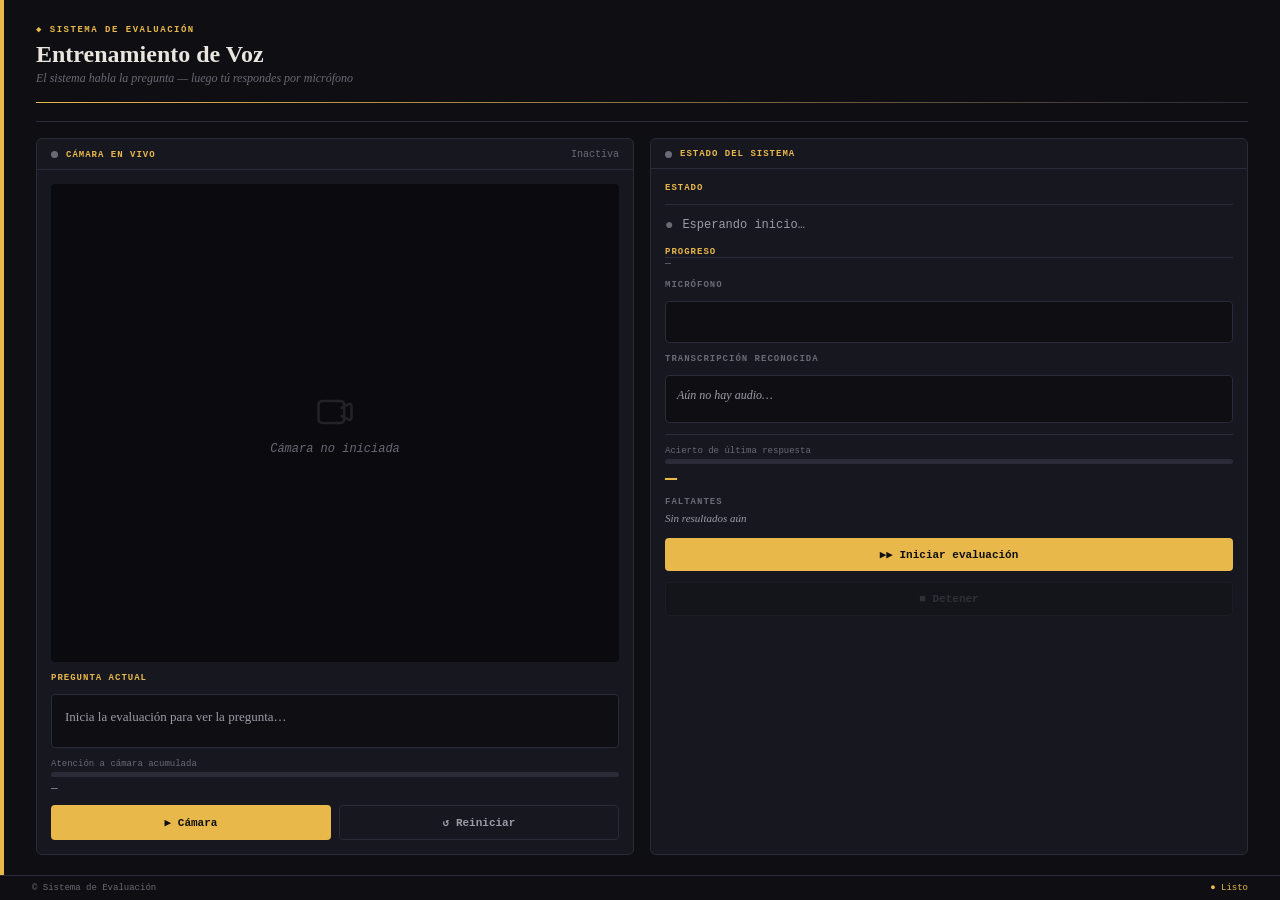
==== index.html @ 700da447 "primera subida" ====
<!DOCTYPE html>
<html lang="es">
<head>
  <meta charset="UTF-8"/>
  <meta name="viewport" content="width=device-width, initial-scale=1.0"/>
  <title>Sistema de Evaluación</title>
  <link rel="stylesheet" href="css/styles.css"/>
</head>
<body>

<div id="app">
  <div id="sidebar"></div>
  <div id="main">

    <!-- ── Header ───────────────────────────── -->
    <header>
      <div class="eyebrow">◆  SISTEMA DE EVALUACIÓN</div>
      <h1>Entrenamiento de Voz</h1>
      <p class="subtitle">El sistema habla la pregunta — luego tú respondes por micrófono</p>
    </header>
    <div class="sep"></div>
    <div class="sep2"></div>

    <!-- ── Grid ─────────────────────────────── -->
    <div id="grid">

      <!-- Card: Cámara -->
      <div class="card">
        <div class="card-hdr">
          <div class="dot" id="dot-cam"></div>
          <span class="title">Cámara en vivo</span>
          <span class="badge" id="badge-cam">Inactiva</span>
        </div>
        <div class="card-body">

          <div id="cam-wrap">
            <video id="video" autoplay playsinline></video>
            <canvas id="canvas"></canvas>
            <div id="cam-ph">
              <svg width="44" height="44" fill="none" stroke="currentColor" stroke-width="1.4" viewBox="0 0 24 24">
                <path d="M15 10l4.553-2.277A1 1 0 0121 8.723v6.554a1 1 0 01-1.447.9L15 14
                         M3 8a2 2 0 012-2h10a2 2 0 012 2v8a2 2 0 01-2 2H5a2 2 0 01-2-2V8z"/>
              </svg>
              Cámara no iniciada
            </div>
            <div id="attn-badge">👁 Cargando…</div>
          </div>

          <p class="sec-label accent">PREGUNTA ACTUAL</p>
          <div id="question-box">Inicia la evaluación para ver la pregunta…</div>

          <div class="bar-group">
            <p class="bar-lbl">Atención a cámara acumulada</p>
            <div class="bar-track"><div class="bar-fill" id="attn-fill"></div></div>
            <p class="bar-info" id="attn-txt">—</p>
          </div>

          <div class="btn-row">
            <button class="btn btn-primary"   id="btn-cam">▶ Cámara</button>
            <button class="btn btn-secondary" id="btn-reset">↺ Reiniciar</button>
          </div>

        </div>
      </div>

      <!-- Card: Estado / Micrófono -->
      <div class="card">
        <div class="card-hdr">
          <div class="dot" id="dot-mic"></div>
          <span class="title">Estado del sistema</span>
        </div>
        <div class="card-body">

          <p class="sec-label accent">ESTADO</p>
          <div class="divider"></div>
          <div id="status-row">
            <span id="status-big">●</span>
            <span id="status-txt">Esperando inicio…</span>
          </div>

          <div id="speaking-ring">
            <span class="ring-icon">🔊</span>
            <span id="speaking-txt">Reproduciendo pregunta…</span>
          </div>

          <div>
            <p class="sec-label accent">PROGRESO</p>
            <div class="divider"></div>
            <div id="progress-wrap">
              <span id="progress-label">—</span>
              <div id="dots-wrap"></div>
            </div>
          </div>

          <p class="sec-label dim">MICRÓFONO</p>
          <div id="wave-wrap"><canvas id="waveform"></canvas></div>

          <p class="sec-label dim">TRANSCRIPCIÓN RECONOCIDA</p>
          <div id="transcript">Aún no hay audio…</div>

          <div class="divider"></div>
          <div class="bar-group">
            <p class="bar-lbl">Acierto de última respuesta</p>
            <div class="bar-track"><div class="bar-fill" id="result-fill"></div></div>
            <p id="pct-big">—</p>
            <p class="sec-label dim top-gap">FALTANTES</p>
            <p id="missing">Sin resultados aún</p>
          </div>

          <button class="btn btn-primary btn-full" id="btn-eval">▶▶ Iniciar evaluación</button>
          <button class="btn btn-danger  btn-full" id="btn-stop" disabled>■ Detener</button>

        </div>
      </div>

    </div><!-- /grid -->

    <!-- ── Reporte final ─────────────────────── -->
    <section id="report">
      <h2>📊 Reporte de sesión</h2>
      <div id="report-content"></div>
    </section>

  </div><!-- /main -->
</div><!-- /app -->

<footer id="footer">
  <span>© Sistema de Evaluación</span>
  <span id="footer-r">● Listo</span>
</footer>

<!--
  Módulos JS cargados en orden de dependencia:
  config → estado → ui → camara → microfono → evaluacion → app
-->
<script src="js/config.js"></script>
<script src="js/estado.js"></script>
<script src="js/ui.js"></script>
<script src="js/camara.js"></script>
<script src="js/microfono.js"></script>
<script src="js/evaluacion.js"></script>
<script src="js/app.js"></script>

</body>
</html>
---- css/styles.css ----
/* ════════════════════════════════════════════
   styles.css — Estilos del Sistema de Evaluación
   Organización:
     1. Variables / Reset
     2. Layout principal
     3. Header
     4. Cards
     5. Cámara
     6. Waveform / Transcripción
     7. Barras de progreso
     8. Estado y progreso
     9. Botones
    10. Indicador TTS
    11. Reporte final
    12. Footer
    13. Animaciones
   ════════════════════════════════════════════ */


/* ── 1. Variables / Reset ─────────────────── */
:root {
  --bg:      #0f0f13;
  --surface: #17171f;
  --border:  #2a2a38;
  --accent:  #e8b84b;
  --accent2: #c9994a;
  --text:    #e8e6df;
  --dim:     #6b6975;
  --soft:    #9d9aa8;
  --blue:    #89b4fa;
  --green:   #a6e3a1;
  --red:     #f38ba8;
  --amber:   #fab387;
}

*, *::before, *::after {
  box-sizing: border-box;
  margin: 0;
  padding: 0;
}


/* ── 2. Layout principal ──────────────────── */
body {
  background: var(--bg);
  color: var(--text);
  font-family: 'Courier New', monospace;
  min-height: 100vh;
  display: flex;
  flex-direction: column;
}

#app {
  display: flex;
  flex: 1;
}

#sidebar {
  width: 4px;
  background: var(--accent);
  flex-shrink: 0;
}

#main {
  flex: 1;
  padding: 24px 32px 20px;
  display: flex;
  flex-direction: column;
  gap: 16px;
}

#grid {
  display: grid;
  grid-template-columns: 1fr 1fr;
  gap: 16px;
  flex: 1;
}


/* ── 3. Header ───────────────────────────── */
.eyebrow {
  font-size: 9px;
  font-weight: bold;
  color: var(--accent);
  letter-spacing: 1.5px;
  margin-bottom: 6px;
}

h1 {
  font-family: Georgia, serif;
  font-size: 24px;
  color: var(--text);
}

.subtitle {
  font-family: Georgia, serif;
  font-style: italic;
  font-size: 12px;
  color: var(--dim);
  margin-top: 3px;
}

.sep  { height: 1px; background: linear-gradient(to right, var(--accent), var(--border)); }
.sep2 { height: 1px; background: var(--border); margin-top: 2px; }


/* ── 4. Cards ────────────────────────────── */
.card {
  background: var(--surface);
  border: 1px solid var(--border);
  border-radius: 6px;
  display: flex;
  flex-direction: column;
  overflow: hidden;
}

.card-hdr {
  display: flex;
  align-items: center;
  gap: 8px;
  padding: 10px 14px 9px;
  border-bottom: 1px solid var(--border);
}

.card-hdr .title {
  font-size: 9px;
  font-weight: bold;
  color: var(--accent);
  letter-spacing: 1px;
  text-transform: uppercase;
  flex: 1;
}

.card-hdr .badge {
  font-size: 10px;
  color: var(--dim);
}

.card-body {
  flex: 1;
  padding: 14px;
  display: flex;
  flex-direction: column;
  gap: 11px;
}

/* Indicador circular de estado */
.dot {
  width: 7px;
  height: 7px;
  border-radius: 50%;
  background: var(--dim);
  transition: background 0.3s;
  flex-shrink: 0;
}
.dot.green { background: var(--green); }
.dot.red   { background: var(--red);   }
.dot.blue  { background: var(--blue);  }
.dot.amber { background: var(--amber); }
.dot.pulse { animation: pulse 1s ease-in-out infinite; }


/* ── 5. Cámara ───────────────────────────── */
#cam-wrap {
  position: relative;
  flex: 1;
  min-height: 200px;
  background: #0a0a0f;
  border-radius: 4px;
  overflow: hidden;
  display: flex;
  align-items: center;
  justify-content: center;
}

#video {
  width: 100%;
  height: 100%;
  object-fit: cover;
  transform: scaleX(-1); /* espejo natural para el usuario */
  display: none;
}

#canvas { display: none; }

#cam-ph {
  display: flex;
  flex-direction: column;
  align-items: center;
  justify-content: center;
  gap: 8px;
  color: var(--dim);
  font-size: 12px;
  font-style: italic;
}
#cam-ph svg { opacity: 0.25; }

#attn-badge {
  position: absolute;
  top: 8px;
  left: 8px;
  font-size: 10px;
  font-weight: bold;
  padding: 3px 9px;
  border-radius: 3px;
  background: rgba(10, 10, 15, 0.85);
  color: var(--soft);
  display: none;
}

#question-box {
  background: var(--bg);
  border: 1px solid var(--border);
  border-radius: 4px;
  padding: 11px 13px;
  font-family: Georgia, serif;
  font-size: 13px;
  line-height: 1.7;
  color: var(--soft);
  min-height: 54px;
}
#question-box.active {
  border-color: var(--accent);
  color: var(--accent);
}


/* ── 6. Waveform / Transcripción ─────────── */
#wave-wrap {
  height: 42px;
  background: var(--bg);
  border: 1px solid var(--border);
  border-radius: 4px;
  overflow: hidden;
}
#waveform { width: 100%; height: 100%; }

#transcript {
  background: var(--bg);
  border: 1px solid var(--border);
  border-radius: 4px;
  padding: 9px 11px;
  font-family: Georgia, serif;
  font-style: italic;
  font-size: 12px;
  color: var(--soft);
  min-height: 48px;
  line-height: 1.7;
}


/* ── 7. Barras de progreso ───────────────── */
.bar-group { display: flex; flex-direction: column; gap: 3px; }

.bar-lbl  { font-size: 9px;  color: var(--dim); }
.bar-info { font-size: 11px; color: var(--soft); margin-top: 2px; }

.bar-track {
  height: 5px;
  background: var(--border);
  border-radius: 3px;
  overflow: hidden;
}

.bar-fill {
  height: 100%;
  width: 0%;
  border-radius: 3px;
  transition: width 0.6s ease, background 0.3s;
}

#pct-big {
  font-size: 20px;
  font-weight: bold;
  color: var(--accent);
}

#missing {
  font-family: Georgia, serif;
  font-style: italic;
  font-size: 11px;
  color: var(--soft);
  line-height: 1.6;
}


/* ── 8. Estado y progreso ────────────────── */
.divider { height: 1px; background: var(--border); }

.sec-label {
  font-size: 9px;
  font-weight: bold;
  letter-spacing: 1px;
  text-transform: uppercase;
}
.sec-label.accent { color: var(--accent); }
.sec-label.dim    { color: var(--dim);    }
.sec-label.top-gap { margin-top: 4px;     }

#status-row {
  display: flex;
  align-items: flex-start;
  gap: 9px;
}

#status-big {
  font-size: 14px;
  color: var(--dim);
  line-height: 1.4;
  transition: color 0.3s;
}

#status-txt {
  font-size: 12px;
  color: var(--soft);
  line-height: 1.6;
  transition: color 0.3s;
}

#progress-wrap {
  display: flex;
  align-items: center;
  gap: 8px;
}

#progress-label {
  font-size: 10px;
  color: var(--dim);
}

#dots-wrap {
  display: flex;
  gap: 5px;
  flex-wrap: wrap;
}

.q-dot {
  width: 10px;
  height: 10px;
  border-radius: 50%;
  background: var(--border);
  transition: background 0.4s;
}
.q-dot.done    { background: var(--green); }
.q-dot.current { background: var(--blue); animation: pulse 1s infinite; }
.q-dot.failed  { background: var(--red);  }


/* ── 9. Botones ──────────────────────────── */
.btn {
  padding: 10px 12px;
  border: none;
  border-radius: 4px;
  font-family: 'Courier New', monospace;
  font-size: 11px;
  font-weight: bold;
  cursor: pointer;
  transition: background 0.2s, opacity 0.2s;
}
.btn:disabled { opacity: 0.3; cursor: default; }

.btn-primary { background: var(--accent); color: #0f0f13; }
.btn-primary:hover:not(:disabled) { background: var(--accent2); }

.btn-secondary { background: var(--surface); color: var(--soft); border: 1px solid var(--border); }
.btn-secondary:hover:not(:disabled) { background: var(--border); color: var(--text); }

.btn-danger { background: var(--bg); color: var(--dim); border: 1px solid var(--border); }
.btn-danger:hover:not(:disabled) { background: #4a1020; color: var(--red); }

.btn-row  { display: grid; grid-template-columns: 1fr 1fr; gap: 8px; }
.btn-full { width: 100%; }


/* ── 10. Indicador TTS ───────────────────── */
#speaking-ring {
  display: none;
  align-items: center;
  gap: 8px;
  padding: 7px 12px;
  background: rgba(232, 184, 75, 0.08);
  border: 1px solid var(--accent);
  border-radius: 4px;
}
#speaking-ring .ring-icon { font-size: 16px; animation: pulse 0.8s infinite; }
#speaking-ring span       { font-size: 11px; color: var(--accent); }


/* ── 11. Reporte final ───────────────────── */
#report {
  display: none;
  background: var(--bg);
  border: 1px solid var(--accent);
  border-radius: 6px;
  padding: 16px;
  margin-top: 4px;
}

#report h2 {
  font-family: Georgia, serif;
  font-size: 15px;
  color: var(--accent);
  margin-bottom: 12px;
}

.report-row {
  display: flex;
  justify-content: space-between;
  align-items: center;
  padding: 6px 0;
  border-bottom: 1px solid var(--border);
  font-size: 12px;
}
.report-row:last-child { border-bottom: none; }

.report-val {
  font-weight: bold;
  font-size: 13px;
}


/* ── 12. Footer ──────────────────────────── */
#footer {
  padding: 7px 32px;
  display: flex;
  justify-content: space-between;
  font-size: 9px;
  color: var(--dim);
  border-top: 1px solid var(--border);
}
#footer-r { color: var(--accent); }


/* ── 13. Animaciones ─────────────────────── */
@keyframes pulse {
  0%, 100% { opacity: 1; }
  50%       { opacity: 0.3; }
}
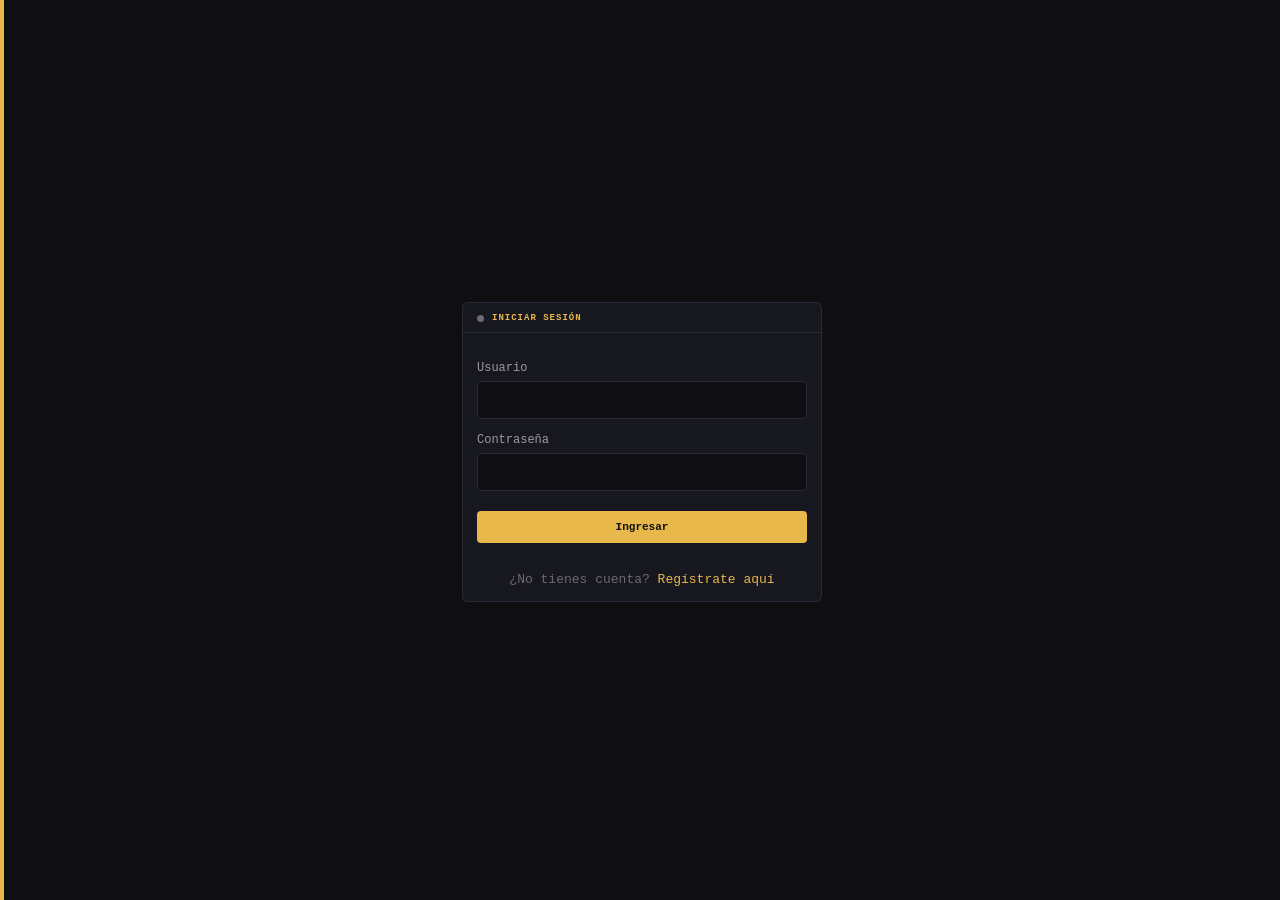
==== commit b121fbe3: "agregando inicio sesion" ====
--- a/index.html
+++ b/index.html
@@ -5,6 +5,7 @@
   <meta name="viewport" content="width=device-width, initial-scale=1.0"/>
   <title>Sistema de Evaluación</title>
   <link rel="stylesheet" href="css/styles.css"/>
+  <link rel="stylesheet" href="css/auth.css"/>
 </head>
 <body>
 
@@ -17,6 +18,13 @@
       <div class="eyebrow">◆  SISTEMA DE EVALUACIÓN</div>
       <h1>Entrenamiento de Voz</h1>
       <p class="subtitle">El sistema habla la pregunta — luego tú respondes por micrófono</p>
+
+      <!-- Usuario autenticado (lo llena auth-guard.js con el username guardado
+           en el login/registro) + boton para cerrar sesion -->
+      <div id="user-bar">
+        <span id="user-info">Conectado como <strong id="user-nombre">—</strong></span>
+        <button class="btn btn-secondary" id="btn-logout" onclick="cerrarSesion()">Cerrar sesión</button>
+      </div>
     </header>
     <div class="sep"></div>
     <div class="sep2"></div>
@@ -130,9 +138,13 @@
 </footer>
 
 <!--
+  auth-guard.js va PRIMERO: si no hay sesion, redirige a login.html
+  antes de que el resto de scripts intente usar la camara/microfono.
+
   Módulos JS cargados en orden de dependencia:
-  config → estado → ui → camara → microfono → evaluacion → app
+  auth-guard → config → estado → ui → camara → microfono → evaluacion → app
 -->
+<script src="js/auth-guard.js"></script>
 <script src="js/config.js"></script>
 <script src="js/estado.js"></script>
 <script src="js/ui.js"></script>
@@ -141,5 +153,13 @@
 <script src="js/evaluacion.js"></script>
 <script src="js/app.js"></script>
 
+<!-- Muestra el username guardado en el login/registro -->
+<script>
+  document.addEventListener('DOMContentLoaded', () => {
+    const username = localStorage.getItem('auth_username')
+    document.getElementById('user-nombre').textContent = username || '—'
+  })
+</script>
+
 </body>
 </html>
--- a/css/auth.css
+++ b/css/auth.css
@@ -0,0 +1,106 @@
+/* ════════════════════════════════════════════
+   auth.css — Login / Registro
+   Diseño simple, usa las mismas variables y
+   componentes (.card, .btn) de styles.css.
+   ════════════════════════════════════════════ */
+
+.auth-wrap {
+  flex: 1;
+  display: flex;
+  align-items: center;
+  justify-content: center;
+  padding: 24px;
+}
+
+.auth-card {
+  width: 100%;
+  max-width: 360px;
+}
+
+.auth-label {
+  display: block;
+  margin-top: 14px;
+  margin-bottom: 6px;
+  font-size: 12px;
+  color: var(--soft);
+}
+
+.auth-input {
+  width: 100%;
+  background: var(--bg);
+  border: 1px solid var(--border);
+  color: var(--text);
+  font-family: 'Courier New', monospace;
+  font-size: 14px;
+  padding: 10px 12px;
+  border-radius: 4px;
+  outline: none;
+}
+
+.auth-input:focus {
+  border-color: var(--accent);
+}
+
+.auth-btn {
+  margin-top: 20px;
+}
+
+.auth-mensaje {
+  margin-top: 14px;
+  font-size: 13px;
+  padding: 8px 10px;
+  border-radius: 4px;
+  border: 1px solid var(--border);
+}
+
+.auth-mensaje.error {
+  color: var(--red);
+  border-color: var(--red);
+  background: rgba(243, 139, 168, 0.08);
+}
+
+.auth-mensaje.exito {
+  color: var(--green);
+  border-color: var(--green);
+  background: rgba(166, 227, 161, 0.08);
+}
+
+.auth-link {
+  margin-top: 18px;
+  font-size: 13px;
+  color: var(--dim);
+  text-align: center;
+}
+
+.auth-link a {
+  color: var(--accent);
+  text-decoration: none;
+}
+
+.auth-link a:hover {
+  text-decoration: underline;
+}
+
+/* ── Barra de usuario logueado (header de index.html) ────── */
+#user-bar {
+  margin-top: 10px;
+  display: flex;
+  align-items: center;
+  justify-content: space-between;
+  gap: 12px;
+}
+
+#user-info {
+  font-size: 13px;
+  color: var(--soft);
+}
+
+#user-info strong {
+  color: var(--accent);
+}
+
+#btn-logout {
+  padding: 6px 14px;
+  font-size: 12px;
+  width: auto;
+}
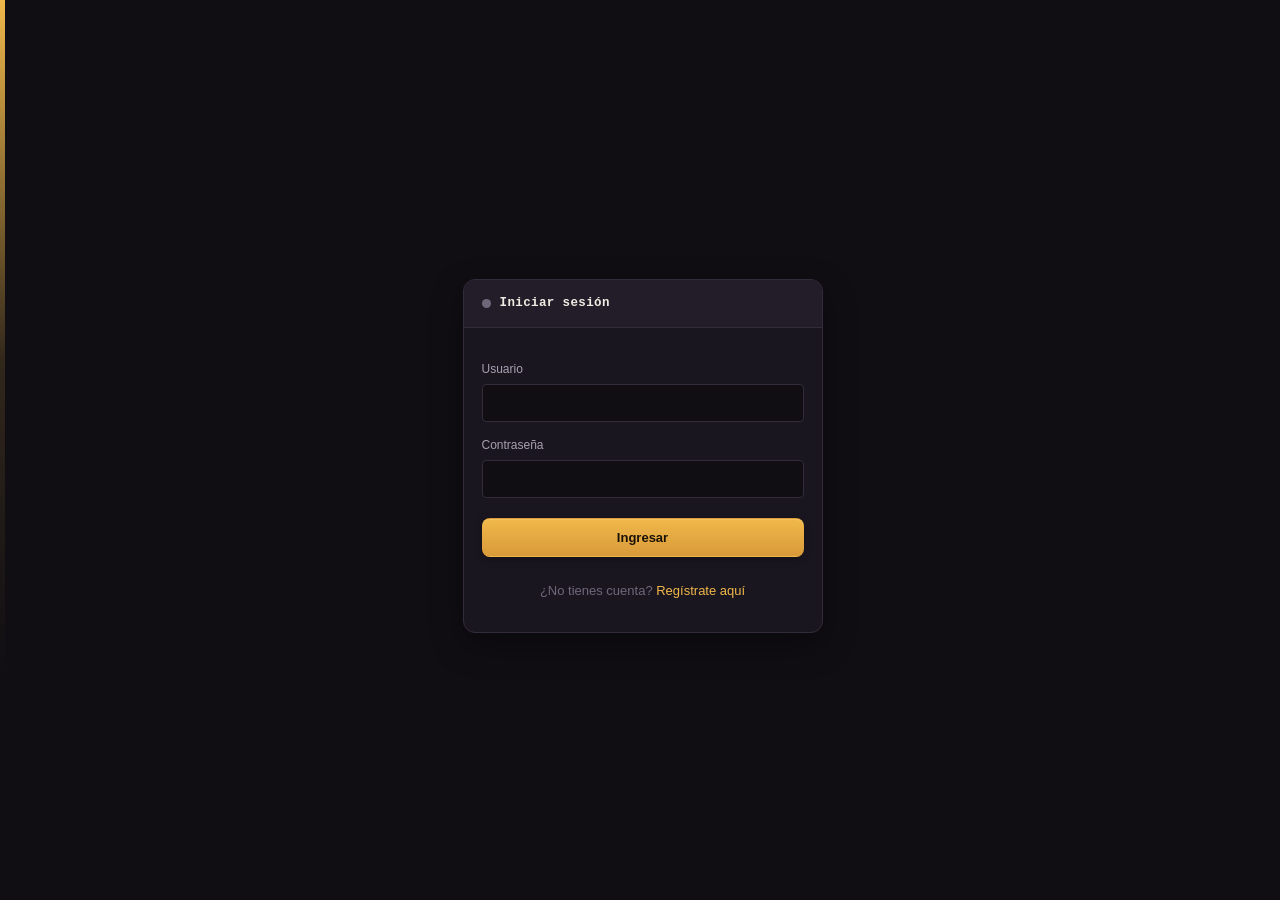
==== commit 5e60d135: "mejorando front" ====
--- a/index.html
+++ b/index.html
@@ -4,7 +4,7 @@
   <meta charset="UTF-8"/>
   <meta name="viewport" content="width=device-width, initial-scale=1.0"/>
   <title>Sistema de Evaluación</title>
-  <link rel="stylesheet" href="css/styles.css"/>
+  <link rel="stylesheet" href="css/styles-opcion-c.css"/>
   <link rel="stylesheet" href="css/auth.css"/>
 </head>
 <body>
@@ -15,12 +15,16 @@
 
     <!-- ── Header ───────────────────────────── -->
     <header>
-      <div class="eyebrow">◆  SISTEMA DE EVALUACIÓN</div>
+      <div class="eyebrow-row">
+        <div class="eyebrow">◆  SISTEMA DE EVALUACIÓN</div>
+        <div id="onair" class="onair">
+          <span class="onair-dot"></span>
+          <span id="onair-txt">FUERA DE LÍNEA</span>
+        </div>
+      </div>
       <h1>Entrenamiento de Voz</h1>
       <p class="subtitle">El sistema habla la pregunta — luego tú respondes por micrófono</p>
 
-      <!-- Usuario autenticado (lo llena auth-guard.js con el username guardado
-           en el login/registro) + boton para cerrar sesion -->
       <div id="user-bar">
         <span id="user-info">Conectado como <strong id="user-nombre">—</strong></span>
         <button class="btn btn-secondary" id="btn-logout" onclick="cerrarSesion()">Cerrar sesión</button>
@@ -56,12 +60,6 @@
 
           <p class="sec-label accent">PREGUNTA ACTUAL</p>
           <div id="question-box">Inicia la evaluación para ver la pregunta…</div>
-
-          <div class="bar-group">
-            <p class="bar-lbl">Atención a cámara acumulada</p>
-            <div class="bar-track"><div class="bar-fill" id="attn-fill"></div></div>
-            <p class="bar-info" id="attn-txt">—</p>
-          </div>
 
           <div class="btn-row">
             <button class="btn btn-primary"   id="btn-cam">▶ Cámara</button>
@@ -137,13 +135,6 @@
   <span id="footer-r">● Listo</span>
 </footer>
 
-<!--
-  auth-guard.js va PRIMERO: si no hay sesion, redirige a login.html
-  antes de que el resto de scripts intente usar la camara/microfono.
-
-  Módulos JS cargados en orden de dependencia:
-  auth-guard → config → estado → ui → camara → microfono → evaluacion → app
--->
 <script src="js/auth-guard.js"></script>
 <script src="js/config.js"></script>
 <script src="js/estado.js"></script>
@@ -153,13 +144,25 @@
 <script src="js/evaluacion.js"></script>
 <script src="js/app.js"></script>
 
-<!-- Muestra el username guardado en el login/registro -->
 <script>
   document.addEventListener('DOMContentLoaded', () => {
     const username = localStorage.getItem('auth_username')
     document.getElementById('user-nombre').textContent = username || '—'
   })
+
+  // Indicador "ON AIR": se enciende solo cuando camara Y microfono estan
+  // activos al mismo tiempo -- exactamente cuando el sistema te esta
+  // observando/escuchando de verdad, como el testigo de una cabina de
+  // grabacion real.
+  setInterval(() => {
+    const activo = typeof Estado !== 'undefined' && Estado.camRunning && Estado.micActive
+    const badge  = document.getElementById('onair')
+    const txt    = document.getElementById('onair-txt')
+    if (!badge) return
+    badge.classList.toggle('live', !!activo)
+    txt.textContent = activo ? 'EN VIVO' : 'FUERA DE LÍNEA'
+  }, 400)
 </script>
 
 </body>
-</html>+</html>
--- a/css/styles-opcion-c.css
+++ b/css/styles-opcion-c.css
@@ -0,0 +1,350 @@
+/* ════════════════════════════════════════════════════════════
+   styles.css — Sistema de Evaluación (Opción C)
+   Concepto: "teleprompter de videollamada". No es un dashboard
+   con 2 tarjetas iguales -- la camara se convierte en una burbuja
+   pequeña (como el self-view de una llamada), y la PREGUNTA pasa
+   a ser el elemento dominante, gigante y centrado, como el guion
+   de un teleprompter que lees mientras te grabas. La tarjeta de
+   estado se vuelve un riel de control angosto al costado.
+
+   Paleta: gris-azulado frio (no el ambar calido de la opcion A
+   ni el marfil-verde de la B), con violeta como acento de "in-
+   dicador de llamada".
+
+     --bg #101116   --surface #1a1c24   --surface-2 #22242e
+     --border #2e313d   --text #eef0f5   --soft #9497a6
+     --dim #5c5f6e   --accent #6366f1   --accent2 #4f52d6
+     --green #34d399   --red #f87171   --amber #fbbf24
+     --blue #60a5fa
+
+   Tipografia: sans geometrica para la pregunta (maxima legibi-
+   lidad a tamaño grande, como un teleprompter real), mono solo
+   para datos pequeños/badges.
+   ════════════════════════════════════════════════════════════ */
+
+:root {
+  --bg:        #101116;
+  --surface:   #1a1c24;
+  --surface-2: #22242e;
+  --border:    #2e313d;
+  --text:      #eef0f5;
+  --soft:      #9497a6;
+  --dim:       #5c5f6e;
+
+  --accent:    #6366f1;
+  --accent2:   #4f52d6;
+  --green:     #34d399;
+  --red:       #f87171;
+  --amber:     #fbbf24;
+  --blue:      #60a5fa;
+
+  --radius:    16px;
+  --radius-sm: 10px;
+
+  --mono: 'IBM Plex Mono', 'JetBrains Mono', ui-monospace, 'SF Mono', 'Cascadia Code', 'Courier New', monospace;
+  --sans: -apple-system, BlinkMacSystemFont, 'Segoe UI', Roboto, 'Helvetica Neue', Arial, sans-serif;
+}
+
+* { box-sizing: border-box; }
+
+html, body {
+  margin: 0;
+  padding: 0;
+  background: var(--bg);
+  color: var(--text);
+  font-family: var(--sans);
+  font-size: 14px;
+  line-height: 1.5;
+  -webkit-font-smoothing: antialiased;
+}
+
+::selection { background: rgba(99, 102, 241, 0.28); color: var(--text); }
+
+/* ── Layout raiz ────────────────────────────────────────────── */
+#app { display: flex; min-height: 100vh; }
+#sidebar { width: 4px; flex-shrink: 0; background: var(--accent); }
+
+#main {
+  flex: 1;
+  min-width: 0;
+  padding: 32px 40px 20px;
+  display: flex;
+  flex-direction: column;
+}
+
+/* ── Header ─────────────────────────────────────────────────── */
+.eyebrow-row { display: flex; align-items: center; justify-content: space-between; flex-wrap: wrap; gap: 10px; }
+.eyebrow {
+  font-family: var(--mono);
+  font-size: 11px;
+  font-weight: 600;
+  letter-spacing: 0.16em;
+  color: var(--accent);
+}
+
+.onair {
+  display: inline-flex;
+  align-items: center;
+  gap: 7px;
+  font-family: var(--mono);
+  font-size: 10.5px;
+  font-weight: 600;
+  letter-spacing: 0.06em;
+  color: var(--dim);
+  padding: 5px 11px 5px 8px;
+  border: 1px solid var(--border);
+  border-radius: 999px;
+  background: var(--surface);
+}
+.onair-dot { width: 7px; height: 7px; border-radius: 50%; background: var(--dim); }
+.onair.live { color: var(--accent); border-color: var(--accent); background: rgba(99, 102, 241, 0.1); }
+.onair.live .onair-dot {
+  background: var(--red);
+  animation: onair-pulse 1.5s ease-out infinite;
+}
+@keyframes onair-pulse {
+  0%   { box-shadow: 0 0 0 0 rgba(248, 113, 113, 0.55); }
+  70%  { box-shadow: 0 0 0 7px rgba(248, 113, 113, 0); }
+  100% { box-shadow: 0 0 0 0 rgba(248, 113, 113, 0); }
+}
+@media (prefers-reduced-motion: reduce) { .onair.live .onair-dot { animation: none; } }
+
+h1 {
+  font-family: var(--sans);
+  font-size: 28px;
+  font-weight: 800;
+  letter-spacing: -0.02em;
+  margin: 10px 0 4px;
+}
+.subtitle { margin: 0; color: var(--soft); font-size: 13.5px; }
+
+#user-bar {
+  margin-top: 14px;
+  display: flex;
+  align-items: center;
+  justify-content: space-between;
+  gap: 12px;
+  padding-top: 12px;
+  border-top: 1px solid var(--border);
+}
+#user-info { font-size: 12.5px; color: var(--soft); }
+#user-info strong { color: var(--accent); font-family: var(--mono); }
+#btn-logout { padding: 6px 14px; font-size: 11.5px; width: auto; }
+
+.sep  { height: 1px; background: var(--border); margin-top: 18px; }
+.sep2 { height: 1px; background: linear-gradient(to right, var(--accent), transparent 35%); margin-top: 1px; }
+
+/* ── Grid: escenario grande + riel de control angosto ────────── */
+#grid {
+  display: grid;
+  grid-template-columns: 1.7fr 1fr;
+  gap: 18px;
+  margin-top: 22px;
+  align-items: start;
+}
+@media (max-width: 960px) {
+  #grid { grid-template-columns: 1fr; }
+  #main { padding: 22px 18px 18px; }
+}
+
+.card {
+  background: var(--surface);
+  border: 1px solid var(--border);
+  border-radius: var(--radius);
+  overflow: hidden;
+  display: flex;
+  flex-direction: column;
+}
+
+.card-hdr {
+  display: flex;
+  align-items: center;
+  gap: 9px;
+  padding: 13px 18px;
+  border-bottom: 1px solid var(--border);
+}
+.card-hdr .title { font-family: var(--mono); font-size: 12px; font-weight: 600; color: var(--soft); flex: 1; }
+
+.card-body { padding: 18px; display: flex; flex-direction: column; gap: 6px; }
+
+.dot {
+  width: 9px; height: 9px; border-radius: 50%; background: var(--dim); flex-shrink: 0;
+  transition: background 0.2s, box-shadow 0.2s;
+}
+.dot.green { background: var(--green); box-shadow: 0 0 8px rgba(52, 211, 153, 0.5); }
+.dot.amber { background: var(--amber); box-shadow: 0 0 8px rgba(251, 191, 36, 0.5); }
+.dot.red   { background: var(--red);   box-shadow: 0 0 8px rgba(248, 113, 113, 0.5); }
+.dot.pulse { animation: dot-pulse 1s ease-in-out infinite; }
+@keyframes dot-pulse { 0%,100% { opacity: 1; } 50% { opacity: 0.4; } }
+@media (prefers-reduced-motion: reduce) { .dot.pulse { animation: none; } }
+
+.badge {
+  font-family: var(--mono); font-size: 10.5px; font-weight: 600; color: var(--dim);
+  padding: 3px 9px; border-radius: 999px; border: 1px solid var(--border);
+}
+
+/* ══════════════════════════════════════════════════════════════
+   LA PRIMERA TARJETA (#grid > .card:first-child) ES EL ESCENARIO:
+   la camara se encoge a una burbuja flotante tipo self-view de
+   videollamada, y la pregunta pasa a ocupar todo el espacio como
+   un teleprompter real.
+   ══════════════════════════════════════════════════════════════ */
+
+#grid > .card:first-child .card-body {
+  position: relative;
+  min-height: 360px;
+  justify-content: center;
+  padding: 28px 30px;
+}
+
+/* Burbuja de camara: pequeña, flotante, esquina superior derecha */
+#cam-wrap {
+  position: absolute;
+  top: 18px;
+  right: 18px;
+  width: 132px;
+  aspect-ratio: 4 / 3;
+  background: #000;
+  border: 2px solid var(--border);
+  border-radius: var(--radius-sm);
+  overflow: hidden;
+  box-shadow: 0 8px 24px rgba(0,0,0,0.45);
+  z-index: 3;
+  transition: border-color 0.2s;
+}
+/* El anillo de la burbuja sigue el color del LED de estado sin
+   necesitar JS extra: se apoya en :has() para leer el estado del
+   dot de camara y reflejarlo en el borde de la burbuja. */
+.card:has(#dot-cam.green) #cam-wrap { border-color: var(--green); }
+.card:has(#dot-cam.amber) #cam-wrap { border-color: var(--amber); }
+.card:has(#dot-cam.red)   #cam-wrap { border-color: var(--red); }
+
+#video { width: 100%; height: 100%; object-fit: cover; transform: scaleX(-1); display: none; }
+#canvas { display: none; }
+
+#cam-ph {
+  position: absolute; inset: 0;
+  display: flex; flex-direction: column; align-items: center; justify-content: center;
+  gap: 4px; color: var(--dim); font-size: 9px; text-align: center; padding: 6px;
+}
+#cam-ph svg { width: 22px; height: 22px; }
+
+#attn-badge {
+  position: absolute; bottom: 4px; left: 4px; right: 4px;
+  display: none;
+  font-family: var(--mono); font-size: 8.5px; font-weight: 600; text-align: center;
+  padding: 3px 4px; border-radius: 4px;
+  background: rgba(0,0,0,0.65);
+}
+
+/* La pregunta: el guion del teleprompter, gigante y centrado */
+.sec-label {
+  font-family: var(--mono); font-size: 10.5px; font-weight: 700; letter-spacing: 0.1em;
+  margin: 0 0 10px; color: var(--dim); text-align: center;
+}
+.sec-label.accent { color: var(--accent); }
+.sec-label.dim { color: var(--dim); }
+.sec-label.top-gap { margin-top: 16px; }
+
+#question-box {
+  font-size: 24px;
+  font-weight: 700;
+  line-height: 1.35;
+  text-align: center;
+  color: var(--soft);
+  max-width: 620px;
+  margin: 0 auto;
+  transition: color 0.25s;
+}
+#question-box.active { color: var(--text); }
+
+.btn-row {
+  display: flex; justify-content: center; gap: 10px;
+  margin-top: 22px;
+}
+
+/* ── Botones ────────────────────────────────────────────────── */
+.btn {
+  font-family: var(--sans); font-size: 13px; font-weight: 700;
+  padding: 11px 20px; border-radius: 999px; border: 1px solid transparent;
+  cursor: pointer; transition: transform 0.08s, filter 0.15s, opacity 0.15s;
+}
+.btn:active:not(:disabled) { transform: translateY(1px); }
+.btn:disabled { opacity: 0.4; cursor: default; }
+.btn-full { width: 100%; margin-top: 10px; }
+
+.btn-primary { background: var(--accent); color: #fff; }
+.btn-primary:hover:not(:disabled) { background: var(--accent2); }
+
+.btn-secondary { background: var(--surface-2); color: var(--text); border-color: var(--border); }
+.btn-secondary:hover:not(:disabled) { background: #2a2d3a; }
+
+.btn-danger { background: transparent; color: var(--red); border-color: rgba(248,113,113,0.4); }
+.btn-danger:hover:not(:disabled) { background: rgba(248,113,113,0.1); }
+
+/* ══════════════════════════════════════════════════════════════
+   SEGUNDA TARJETA (#grid > .card:nth-child(2)): riel de control
+   angosto -- mismo contenido de antes pero comprimido, como el
+   panel lateral de una app de videollamada.
+   ══════════════════════════════════════════════════════════════ */
+
+#grid > .card:nth-child(2) .card-body { gap: 4px; }
+
+#status-row { display: flex; align-items: center; gap: 8px; font-size: 13px; margin-bottom: 2px; }
+#status-big { color: var(--dim); font-size: 10px; }
+
+#speaking-ring {
+  display: none; align-items: center; gap: 7px; font-size: 12px; color: var(--accent);
+  background: rgba(99,102,241,0.1); border: 1px solid rgba(99,102,241,0.3);
+  border-radius: var(--radius-sm); padding: 7px 10px; margin: 6px 0 10px;
+}
+.ring-icon { animation: ring-bounce 1.2s ease-in-out infinite; }
+@keyframes ring-bounce { 0%,100% { transform: scale(1); } 50% { transform: scale(1.15); } }
+@media (prefers-reduced-motion: reduce) { .ring-icon { animation: none; } }
+
+#progress-wrap { display: flex; align-items: center; gap: 10px; margin-bottom: 4px; }
+#progress-label { font-family: var(--mono); font-size: 11.5px; color: var(--soft); flex-shrink: 0; }
+#dots-wrap { display: flex; gap: 5px; flex-wrap: wrap; }
+.q-dot { width: 9px; height: 9px; border-radius: 50%; background: var(--surface-2); border: 1px solid var(--border); }
+.q-dot.current { background: var(--blue); border-color: var(--blue); }
+.q-dot.done { background: var(--green); border-color: var(--green); }
+.q-dot.failed { background: var(--red); border-color: var(--red); }
+
+#wave-wrap { background: var(--bg); border: 1px solid var(--border); border-radius: var(--radius-sm); padding: 5px; margin-bottom: 6px; }
+#waveform { width: 100%; height: 44px; display: block; }
+
+#transcript {
+  background: var(--bg); border: 1px solid var(--border); border-radius: var(--radius-sm);
+  padding: 10px 12px; min-height: 18px; font-size: 12.5px; color: var(--dim);
+}
+
+.divider { height: 1px; background: var(--border); margin: 6px 0 8px; }
+
+.bar-group { margin-top: 4px; }
+.bar-lbl { font-size: 11px; color: var(--soft); margin: 0 0 5px; }
+.bar-track {
+  height: 6px; border-radius: 999px; background: var(--surface-2);
+  overflow: hidden; border: 1px solid var(--border);
+}
+.bar-fill { height: 100%; width: 0%; background: var(--dim); transition: width 0.4s ease, background 0.3s ease; }
+#pct-big { font-family: var(--mono); font-size: 18px; font-weight: 700; margin: 5px 0 2px; color: var(--dim); }
+#missing { font-size: 11.5px; color: var(--soft); margin: 0; }
+
+/* ── Reporte final ──────────────────────────────────────────── */
+#report {
+  display: none; margin-top: 20px; background: var(--surface); border: 1px solid var(--border);
+  border-radius: var(--radius); padding: 18px 20px;
+}
+#report h2 { font-family: var(--sans); font-weight: 800; font-size: 15px; margin: 0 0 12px; }
+.report-row { display: flex; align-items: center; justify-content: space-between; padding: 8px 0; border-bottom: 1px solid var(--border); font-size: 13px; }
+.report-row:last-child { border-bottom: none; }
+.report-val { font-family: var(--mono); font-weight: 700; }
+
+/* ── Footer ─────────────────────────────────────────────────── */
+#footer {
+  margin-top: auto; padding: 14px 0 4px; display: flex; align-items: center; justify-content: space-between;
+  font-size: 11px; color: var(--dim); border-top: 1px solid var(--border);
+}
+#footer-r { font-family: var(--mono); }
+
+a:focus-visible, button:focus-visible, input:focus-visible { outline: 2px solid var(--accent); outline-offset: 2px; }
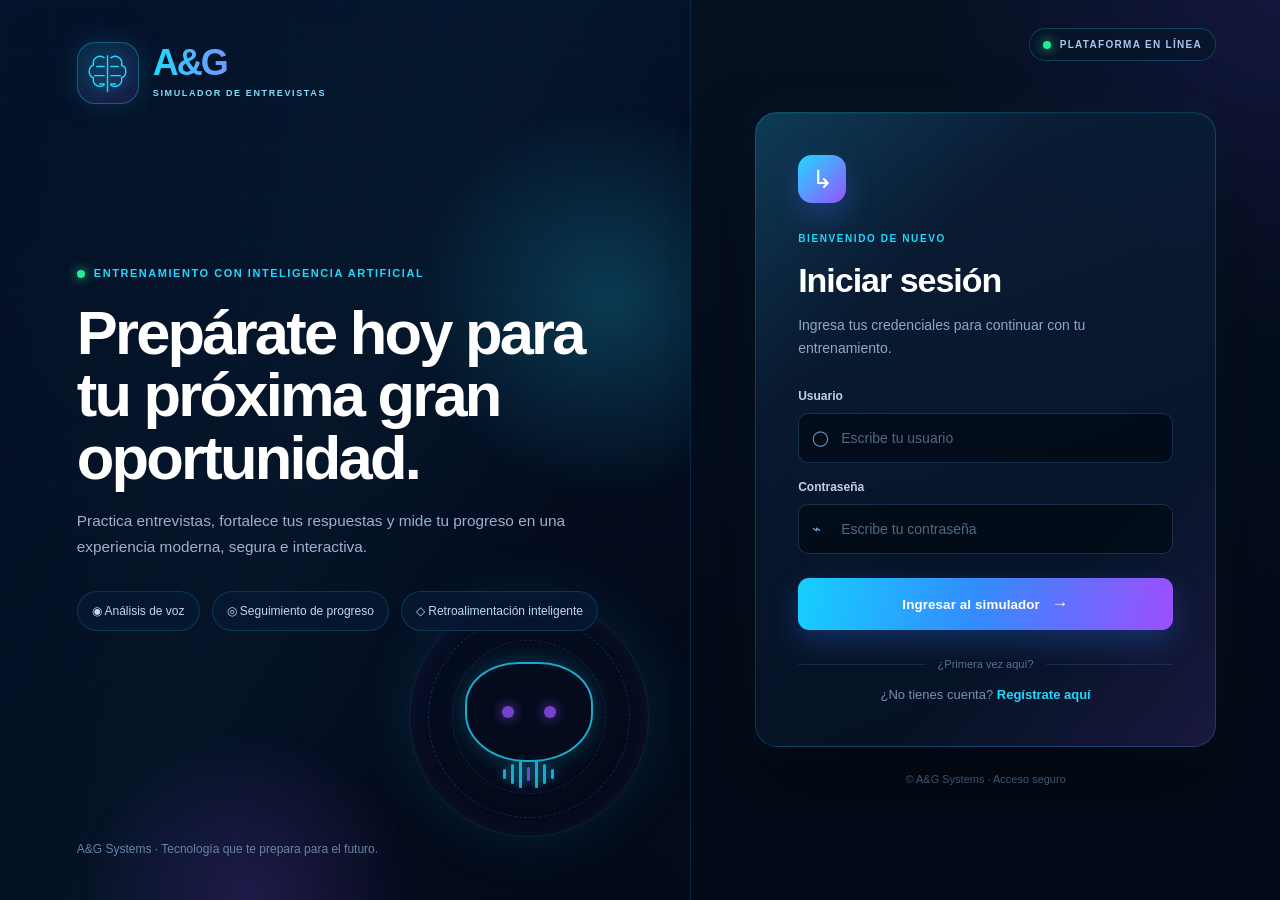
==== commit baeb266e: "mejorando front" ====
--- a/index.html
+++ b/index.html
@@ -3,137 +3,148 @@
 <head>
   <meta charset="UTF-8"/>
   <meta name="viewport" content="width=device-width, initial-scale=1.0"/>
-  <title>Sistema de Evaluación</title>
+  <title>A&G | Simulador de Entrevistas</title>
   <link rel="stylesheet" href="css/styles-opcion-c.css"/>
-  <link rel="stylesheet" href="css/auth.css"/>
 </head>
 <body>
+<div id="app">
+  <aside id="sidebar" aria-label="Navegación principal">
+    <div class="brand">
+      <div class="brand-mark" aria-hidden="true">
+        <svg viewBox="0 0 64 64" role="img"><path d="M32 6v52M28 10c-8-6-18 0-16 10-8 3-8 15 0 18-2 10 8 16 16 10M36 10c8-6 18 0 16 10 8 3 8 15 0 18 2 10-8 16-16 10M16 22h12M36 22h12M13 35h15M36 35h15M20 47h8M36 47h8"/></svg>
+      </div>
+      <div class="brand-copy">
+        <strong>A&amp;G</strong>
+        <span>SIMULADOR DE ENTREVISTAS</span>
+      </div>
+    </div>
 
-<div id="app">
-  <div id="sidebar"></div>
-  <div id="main">
+    <nav class="nav-menu">
+      <a class="nav-item active" href="#" aria-current="page"><span class="nav-icon">⌂</span><span>Inicio</span></a>
+      <a class="nav-item" href="#"><span class="nav-icon">✓</span><span>Evaluaciones</span></a>
+      <a class="nav-item" href="#"><span class="nav-icon">◷</span><span>Historial</span></a>
+      <a class="nav-item" href="#"><span class="nav-icon">▥</span><span>Progreso</span></a>
+      <a class="nav-item" href="#"><span class="nav-icon">♙</span><span>Perfil</span></a>
+      <a class="nav-item" href="#"><span class="nav-icon">⚙</span><span>Ajustes</span></a>
+      <a class="nav-item" href="#"><span class="nav-icon">?</span><span>Ayuda</span></a>
+    </nav>
 
-    <!-- ── Header ───────────────────────────── -->
+    <div class="sidebar-card">
+      <div class="mini-brand"><b>A&amp;G</b> SYSTEMS</div>
+      <p>Tecnología que te prepara para el futuro.</p>
+      <div class="chip-art" aria-hidden="true">⌘</div>
+    </div>
+  </aside>
+
+  <main id="main">
+    <div class="tech-face" aria-hidden="true">
+      <svg viewBox="0 0 420 250" preserveAspectRatio="xMidYMid slice">
+        <defs>
+          <linearGradient id="faceGlow" x1="0" y1="0" x2="1" y2="1"><stop stop-color="#13c9ff"/><stop offset="1" stop-color="#954cff"/></linearGradient>
+          <filter id="glow"><feGaussianBlur stdDeviation="3" result="b"/><feMerge><feMergeNode in="b"/><feMergeNode in="SourceGraphic"/></feMerge></filter>
+        </defs>
+        <path class="face-line" d="M286 14c-42 18-74 62-67 105 4 25 21 38 36 52 13 12 17 30 6 57M286 14c45 12 81 47 96 91M254 46l34 20-12 29 19 15-12 25 13 20-31 25"/>
+        <g class="nodes"><circle cx="291" cy="25" r="3"/><circle cx="332" cy="38" r="3"/><circle cx="356" cy="67" r="3"/><circle cx="276" cy="66" r="3"/><circle cx="303" cy="91" r="3"/><circle cx="270" cy="120" r="3"/><circle cx="304" cy="143" r="3"/><circle cx="284" cy="176" r="3"/></g>
+        <path class="wave" d="M10 146h48l8-18 10 37 12-62 12 83 13-49 14 25 13-48 16 31h64"/>
+      </svg>
+    </div>
+
     <header>
-      <div class="eyebrow-row">
-        <div class="eyebrow">◆  SISTEMA DE EVALUACIÓN</div>
-        <div id="onair" class="onair">
-          <span class="onair-dot"></span>
-          <span id="onair-txt">FUERA DE LÍNEA</span>
+      <div class="header-copy">
+        <h1>Entrenamiento de Voz</h1>
+        <p class="subtitle">El sistema habla la pregunta — luego tú respondes por micrófono</p>
+        <div id="user-bar">
+          <span class="online-user-dot"></span>
+          <span id="user-info">Conectado como <strong id="user-nombre">—</strong></span>
         </div>
       </div>
-      <h1>Entrenamiento de Voz</h1>
-      <p class="subtitle">El sistema habla la pregunta — luego tú respondes por micrófono</p>
-
-      <div id="user-bar">
-        <span id="user-info">Conectado como <strong id="user-nombre">—</strong></span>
-        <button class="btn btn-secondary" id="btn-logout" onclick="cerrarSesion()">Cerrar sesión</button>
+      <div class="header-actions">
+        <div id="onair" class="onair"><span class="onair-dot"></span><span id="onair-txt">FUERA DE LÍNEA</span></div>
+        <button class="btn btn-secondary" id="btn-logout" onclick="cerrarSesion()">Cerrar sesión <span>⇥</span></button>
       </div>
     </header>
-    <div class="sep"></div>
-    <div class="sep2"></div>
 
-    <!-- ── Grid ─────────────────────────────── -->
-    <div id="grid">
-
-      <!-- Card: Cámara -->
-      <div class="card">
+    <section id="grid">
+      <article class="card camera-card">
         <div class="card-hdr">
-          <div class="dot" id="dot-cam"></div>
+          <div class="hdr-icon camera-icon">▣</div>
           <span class="title">Cámara en vivo</span>
           <span class="badge" id="badge-cam">Inactiva</span>
+          <div class="dot sr-only" id="dot-cam"></div>
         </div>
         <div class="card-body">
-
           <div id="cam-wrap">
             <video id="video" autoplay playsinline></video>
             <canvas id="canvas"></canvas>
             <div id="cam-ph">
-              <svg width="44" height="44" fill="none" stroke="currentColor" stroke-width="1.4" viewBox="0 0 24 24">
-                <path d="M15 10l4.553-2.277A1 1 0 0121 8.723v6.554a1 1 0 01-1.447.9L15 14
-                         M3 8a2 2 0 012-2h10a2 2 0 012 2v8a2 2 0 01-2 2H5a2 2 0 01-2-2V8z"/>
-              </svg>
-              Cámara no iniciada
+              <svg width="54" height="54" fill="none" stroke="currentColor" stroke-width="1.4" viewBox="0 0 24 24"><path d="M15 10l4.553-2.277A1 1 0 0121 8.723v6.554a1 1 0 01-1.447.9L15 14M3 8a2 2 0 012-2h10a2 2 0 012 2v8a2 2 0 01-2 2H5a2 2 0 01-2-2V8z"/></svg>
+              <strong>Cámara no iniciada</strong>
+              <span>Activa tu cámara para comenzar la evaluación</span>
             </div>
             <div id="attn-badge">👁 Cargando…</div>
           </div>
 
-          <p class="sec-label accent">PREGUNTA ACTUAL</p>
+          <div class="question-heading"><span>?</span><b>PREGUNTA ACTUAL</b></div>
           <div id="question-box">Inicia la evaluación para ver la pregunta…</div>
 
           <div class="btn-row">
-            <button class="btn btn-primary"   id="btn-cam">▶ Cámara</button>
-            <button class="btn btn-secondary" id="btn-reset">↺ Reiniciar</button>
+            <button class="btn btn-primary" id="btn-cam">▣ Activar cámara</button>
+            <button class="btn btn-secondary" id="btn-reset">↻ Reiniciar</button>
           </div>
+        </div>
+      </article>
 
-        </div>
-      </div>
-
-      <!-- Card: Estado / Micrófono -->
-      <div class="card">
+      <article class="card status-card">
         <div class="card-hdr">
-          <div class="dot" id="dot-mic"></div>
+          <div class="hdr-icon pulse-icon">⌁</div>
           <span class="title">Estado del sistema</span>
+          <div class="dot sr-only" id="dot-mic"></div>
         </div>
         <div class="card-body">
+          <section class="status-section status-compact">
+            <div class="round-icon">◷</div>
+            <div><p class="sec-label accent">ESTADO</p><div id="status-row"><span id="status-big">●</span><span id="status-txt">Esperando inicio…</span></div></div>
+          </section>
 
-          <p class="sec-label accent">ESTADO</p>
-          <div class="divider"></div>
-          <div id="status-row">
-            <span id="status-big">●</span>
-            <span id="status-txt">Esperando inicio…</span>
-          </div>
+          <div id="speaking-ring"><span class="ring-icon">◖</span><span id="speaking-txt">Reproduciendo pregunta…</span></div>
 
-          <div id="speaking-ring">
-            <span class="ring-icon">🔊</span>
-            <span id="speaking-txt">Reproduciendo pregunta…</span>
-          </div>
+          <section class="status-section status-compact">
+            <div class="round-icon">⌁</div>
+            <div class="grow"><p class="sec-label accent">PROGRESO</p><div id="progress-wrap"><span id="progress-label">—</span><div id="dots-wrap"></div></div></div>
+          </section>
 
-          <div>
-            <p class="sec-label accent">PROGRESO</p>
-            <div class="divider"></div>
-            <div id="progress-wrap">
-              <span id="progress-label">—</span>
-              <div id="dots-wrap"></div>
+          <section class="status-section field-section">
+            <div class="round-icon">♩</div>
+            <div class="grow"><p class="sec-label accent">MICRÓFONO</p><div id="wave-wrap"><canvas id="waveform"></canvas></div></div>
+          </section>
+
+          <section class="status-section field-section">
+            <div class="round-icon">▤</div>
+            <div class="grow"><p class="sec-label accent">TRANSCRIPCIÓN RECONOCIDA</p><div id="transcript">Aún no hay audio…</div></div>
+          </section>
+
+          <section class="result-section">
+            <div class="question-heading"><span>+</span><b>ACIERTOS DE ÚLTIMA RESPUESTA</b></div>
+            <div class="result-content">
+              <div class="score-ring"><p id="pct-big">—</p></div>
+              <div class="bar-group">
+                <div class="bar-track"><div class="bar-fill" id="result-fill"></div></div>
+                <p class="sec-label dim top-gap">FALTANTES</p>
+                <p id="missing">Sin resultados aún</p>
+              </div>
             </div>
-          </div>
-
-          <p class="sec-label dim">MICRÓFONO</p>
-          <div id="wave-wrap"><canvas id="waveform"></canvas></div>
-
-          <p class="sec-label dim">TRANSCRIPCIÓN RECONOCIDA</p>
-          <div id="transcript">Aún no hay audio…</div>
-
-          <div class="divider"></div>
-          <div class="bar-group">
-            <p class="bar-lbl">Acierto de última respuesta</p>
-            <div class="bar-track"><div class="bar-fill" id="result-fill"></div></div>
-            <p id="pct-big">—</p>
-            <p class="sec-label dim top-gap">FALTANTES</p>
-            <p id="missing">Sin resultados aún</p>
-          </div>
+          </section>
 
           <button class="btn btn-primary btn-full" id="btn-eval">▶▶ Iniciar evaluación</button>
-          <button class="btn btn-danger  btn-full" id="btn-stop" disabled>■ Detener</button>
-
+          <button class="btn btn-danger btn-full" id="btn-stop" disabled>⊗ Detener</button>
         </div>
-      </div>
-
-    </div><!-- /grid -->
-
-    <!-- ── Reporte final ─────────────────────── -->
-    <section id="report">
-      <h2>📊 Reporte de sesión</h2>
-      <div id="report-content"></div>
+      </article>
     </section>
 
-  </div><!-- /main -->
-</div><!-- /app -->
-
-<footer id="footer">
-  <span>© Sistema de Evaluación</span>
-  <span id="footer-r">● Listo</span>
-</footer>
+    <section id="report"><h2>📊 Reporte de sesión</h2><div id="report-content"></div></section>
+    <footer id="footer"><span>© A&amp;G Systems · Simulador de entrevistas</span><span id="footer-r">● Listo</span></footer>
+  </main>
+</div>
 
 <script src="js/auth-guard.js"></script>
 <script src="js/config.js"></script>
@@ -143,26 +154,19 @@
 <script src="js/microfono.js"></script>
 <script src="js/evaluacion.js"></script>
 <script src="js/app.js"></script>
-
 <script>
   document.addEventListener('DOMContentLoaded', () => {
     const username = localStorage.getItem('auth_username')
     document.getElementById('user-nombre').textContent = username || '—'
   })
-
-  // Indicador "ON AIR": se enciende solo cuando camara Y microfono estan
-  // activos al mismo tiempo -- exactamente cuando el sistema te esta
-  // observando/escuchando de verdad, como el testigo de una cabina de
-  // grabacion real.
   setInterval(() => {
     const activo = typeof Estado !== 'undefined' && Estado.camRunning && Estado.micActive
-    const badge  = document.getElementById('onair')
-    const txt    = document.getElementById('onair-txt')
+    const badge = document.getElementById('onair')
+    const txt = document.getElementById('onair-txt')
     if (!badge) return
     badge.classList.toggle('live', !!activo)
-    txt.textContent = activo ? 'EN VIVO' : 'FUERA DE LÍNEA'
+    txt.textContent = activo ? 'EN LÍNEA' : 'FUERA DE LÍNEA'
   }, 400)
 </script>
-
 </body>
 </html>
--- a/css/styles-opcion-c.css
+++ b/css/styles-opcion-c.css
@@ -1,350 +1,24 @@
-/* ════════════════════════════════════════════════════════════
-   styles.css — Sistema de Evaluación (Opción C)
-   Concepto: "teleprompter de videollamada". No es un dashboard
-   con 2 tarjetas iguales -- la camara se convierte en una burbuja
-   pequeña (como el self-view de una llamada), y la PREGUNTA pasa
-   a ser el elemento dominante, gigante y centrado, como el guion
-   de un teleprompter que lees mientras te grabas. La tarjeta de
-   estado se vuelve un riel de control angosto al costado.
-
-   Paleta: gris-azulado frio (no el ambar calido de la opcion A
-   ni el marfil-verde de la B), con violeta como acento de "in-
-   dicador de llamada".
-
-     --bg #101116   --surface #1a1c24   --surface-2 #22242e
-     --border #2e313d   --text #eef0f5   --soft #9497a6
-     --dim #5c5f6e   --accent #6366f1   --accent2 #4f52d6
-     --green #34d399   --red #f87171   --amber #fbbf24
-     --blue #60a5fa
-
-   Tipografia: sans geometrica para la pregunta (maxima legibi-
-   lidad a tamaño grande, como un teleprompter real), mono solo
-   para datos pequeños/badges.
-   ════════════════════════════════════════════════════════════ */
-
 :root {
-  --bg:        #101116;
-  --surface:   #1a1c24;
-  --surface-2: #22242e;
-  --border:    #2e313d;
-  --text:      #eef0f5;
-  --soft:      #9497a6;
-  --dim:       #5c5f6e;
-
-  --accent:    #6366f1;
-  --accent2:   #4f52d6;
-  --green:     #34d399;
-  --red:       #f87171;
-  --amber:     #fbbf24;
-  --blue:      #60a5fa;
-
-  --radius:    16px;
-  --radius-sm: 10px;
-
-  --mono: 'IBM Plex Mono', 'JetBrains Mono', ui-monospace, 'SF Mono', 'Cascadia Code', 'Courier New', monospace;
-  --sans: -apple-system, BlinkMacSystemFont, 'Segoe UI', Roboto, 'Helvetica Neue', Arial, sans-serif;
+  --bg:#040b17; --bg2:#07152a; --sidebar:#061126; --surface:#0a1930; --surface2:#0d213d;
+  --border:#173c61; --text:#f4f8ff; --soft:#9cb1ce; --dim:#617797;
+  --cyan:#19c7ff; --blue:#2878ff; --purple:#9749ff; --green:#18e17c; --red:#ff4c64;
+  --accent:var(--cyan); --accent2:var(--purple); --amber:#ffca43;
+  --radius:15px; --radius-sm:10px; --sans:Inter,Segoe UI,Arial,sans-serif;
 }
-
-* { box-sizing: border-box; }
-
-html, body {
-  margin: 0;
-  padding: 0;
-  background: var(--bg);
-  color: var(--text);
-  font-family: var(--sans);
-  font-size: 14px;
-  line-height: 1.5;
-  -webkit-font-smoothing: antialiased;
-}
-
-::selection { background: rgba(99, 102, 241, 0.28); color: var(--text); }
-
-/* ── Layout raiz ────────────────────────────────────────────── */
-#app { display: flex; min-height: 100vh; }
-#sidebar { width: 4px; flex-shrink: 0; background: var(--accent); }
-
-#main {
-  flex: 1;
-  min-width: 0;
-  padding: 32px 40px 20px;
-  display: flex;
-  flex-direction: column;
-}
-
-/* ── Header ─────────────────────────────────────────────────── */
-.eyebrow-row { display: flex; align-items: center; justify-content: space-between; flex-wrap: wrap; gap: 10px; }
-.eyebrow {
-  font-family: var(--mono);
-  font-size: 11px;
-  font-weight: 600;
-  letter-spacing: 0.16em;
-  color: var(--accent);
-}
-
-.onair {
-  display: inline-flex;
-  align-items: center;
-  gap: 7px;
-  font-family: var(--mono);
-  font-size: 10.5px;
-  font-weight: 600;
-  letter-spacing: 0.06em;
-  color: var(--dim);
-  padding: 5px 11px 5px 8px;
-  border: 1px solid var(--border);
-  border-radius: 999px;
-  background: var(--surface);
-}
-.onair-dot { width: 7px; height: 7px; border-radius: 50%; background: var(--dim); }
-.onair.live { color: var(--accent); border-color: var(--accent); background: rgba(99, 102, 241, 0.1); }
-.onair.live .onair-dot {
-  background: var(--red);
-  animation: onair-pulse 1.5s ease-out infinite;
-}
-@keyframes onair-pulse {
-  0%   { box-shadow: 0 0 0 0 rgba(248, 113, 113, 0.55); }
-  70%  { box-shadow: 0 0 0 7px rgba(248, 113, 113, 0); }
-  100% { box-shadow: 0 0 0 0 rgba(248, 113, 113, 0); }
-}
-@media (prefers-reduced-motion: reduce) { .onair.live .onair-dot { animation: none; } }
-
-h1 {
-  font-family: var(--sans);
-  font-size: 28px;
-  font-weight: 800;
-  letter-spacing: -0.02em;
-  margin: 10px 0 4px;
-}
-.subtitle { margin: 0; color: var(--soft); font-size: 13.5px; }
-
-#user-bar {
-  margin-top: 14px;
-  display: flex;
-  align-items: center;
-  justify-content: space-between;
-  gap: 12px;
-  padding-top: 12px;
-  border-top: 1px solid var(--border);
-}
-#user-info { font-size: 12.5px; color: var(--soft); }
-#user-info strong { color: var(--accent); font-family: var(--mono); }
-#btn-logout { padding: 6px 14px; font-size: 11.5px; width: auto; }
-
-.sep  { height: 1px; background: var(--border); margin-top: 18px; }
-.sep2 { height: 1px; background: linear-gradient(to right, var(--accent), transparent 35%); margin-top: 1px; }
-
-/* ── Grid: escenario grande + riel de control angosto ────────── */
-#grid {
-  display: grid;
-  grid-template-columns: 1.7fr 1fr;
-  gap: 18px;
-  margin-top: 22px;
-  align-items: start;
-}
-@media (max-width: 960px) {
-  #grid { grid-template-columns: 1fr; }
-  #main { padding: 22px 18px 18px; }
-}
-
-.card {
-  background: var(--surface);
-  border: 1px solid var(--border);
-  border-radius: var(--radius);
-  overflow: hidden;
-  display: flex;
-  flex-direction: column;
-}
-
-.card-hdr {
-  display: flex;
-  align-items: center;
-  gap: 9px;
-  padding: 13px 18px;
-  border-bottom: 1px solid var(--border);
-}
-.card-hdr .title { font-family: var(--mono); font-size: 12px; font-weight: 600; color: var(--soft); flex: 1; }
-
-.card-body { padding: 18px; display: flex; flex-direction: column; gap: 6px; }
-
-.dot {
-  width: 9px; height: 9px; border-radius: 50%; background: var(--dim); flex-shrink: 0;
-  transition: background 0.2s, box-shadow 0.2s;
-}
-.dot.green { background: var(--green); box-shadow: 0 0 8px rgba(52, 211, 153, 0.5); }
-.dot.amber { background: var(--amber); box-shadow: 0 0 8px rgba(251, 191, 36, 0.5); }
-.dot.red   { background: var(--red);   box-shadow: 0 0 8px rgba(248, 113, 113, 0.5); }
-.dot.pulse { animation: dot-pulse 1s ease-in-out infinite; }
-@keyframes dot-pulse { 0%,100% { opacity: 1; } 50% { opacity: 0.4; } }
-@media (prefers-reduced-motion: reduce) { .dot.pulse { animation: none; } }
-
-.badge {
-  font-family: var(--mono); font-size: 10.5px; font-weight: 600; color: var(--dim);
-  padding: 3px 9px; border-radius: 999px; border: 1px solid var(--border);
-}
-
-/* ══════════════════════════════════════════════════════════════
-   LA PRIMERA TARJETA (#grid > .card:first-child) ES EL ESCENARIO:
-   la camara se encoge a una burbuja flotante tipo self-view de
-   videollamada, y la pregunta pasa a ocupar todo el espacio como
-   un teleprompter real.
-   ══════════════════════════════════════════════════════════════ */
-
-#grid > .card:first-child .card-body {
-  position: relative;
-  min-height: 360px;
-  justify-content: center;
-  padding: 28px 30px;
-}
-
-/* Burbuja de camara: pequeña, flotante, esquina superior derecha */
-#cam-wrap {
-  position: absolute;
-  top: 18px;
-  right: 18px;
-  width: 132px;
-  aspect-ratio: 4 / 3;
-  background: #000;
-  border: 2px solid var(--border);
-  border-radius: var(--radius-sm);
-  overflow: hidden;
-  box-shadow: 0 8px 24px rgba(0,0,0,0.45);
-  z-index: 3;
-  transition: border-color 0.2s;
-}
-/* El anillo de la burbuja sigue el color del LED de estado sin
-   necesitar JS extra: se apoya en :has() para leer el estado del
-   dot de camara y reflejarlo en el borde de la burbuja. */
-.card:has(#dot-cam.green) #cam-wrap { border-color: var(--green); }
-.card:has(#dot-cam.amber) #cam-wrap { border-color: var(--amber); }
-.card:has(#dot-cam.red)   #cam-wrap { border-color: var(--red); }
-
-#video { width: 100%; height: 100%; object-fit: cover; transform: scaleX(-1); display: none; }
-#canvas { display: none; }
-
-#cam-ph {
-  position: absolute; inset: 0;
-  display: flex; flex-direction: column; align-items: center; justify-content: center;
-  gap: 4px; color: var(--dim); font-size: 9px; text-align: center; padding: 6px;
-}
-#cam-ph svg { width: 22px; height: 22px; }
-
-#attn-badge {
-  position: absolute; bottom: 4px; left: 4px; right: 4px;
-  display: none;
-  font-family: var(--mono); font-size: 8.5px; font-weight: 600; text-align: center;
-  padding: 3px 4px; border-radius: 4px;
-  background: rgba(0,0,0,0.65);
-}
-
-/* La pregunta: el guion del teleprompter, gigante y centrado */
-.sec-label {
-  font-family: var(--mono); font-size: 10.5px; font-weight: 700; letter-spacing: 0.1em;
-  margin: 0 0 10px; color: var(--dim); text-align: center;
-}
-.sec-label.accent { color: var(--accent); }
-.sec-label.dim { color: var(--dim); }
-.sec-label.top-gap { margin-top: 16px; }
-
-#question-box {
-  font-size: 24px;
-  font-weight: 700;
-  line-height: 1.35;
-  text-align: center;
-  color: var(--soft);
-  max-width: 620px;
-  margin: 0 auto;
-  transition: color 0.25s;
-}
-#question-box.active { color: var(--text); }
-
-.btn-row {
-  display: flex; justify-content: center; gap: 10px;
-  margin-top: 22px;
-}
-
-/* ── Botones ────────────────────────────────────────────────── */
-.btn {
-  font-family: var(--sans); font-size: 13px; font-weight: 700;
-  padding: 11px 20px; border-radius: 999px; border: 1px solid transparent;
-  cursor: pointer; transition: transform 0.08s, filter 0.15s, opacity 0.15s;
-}
-.btn:active:not(:disabled) { transform: translateY(1px); }
-.btn:disabled { opacity: 0.4; cursor: default; }
-.btn-full { width: 100%; margin-top: 10px; }
-
-.btn-primary { background: var(--accent); color: #fff; }
-.btn-primary:hover:not(:disabled) { background: var(--accent2); }
-
-.btn-secondary { background: var(--surface-2); color: var(--text); border-color: var(--border); }
-.btn-secondary:hover:not(:disabled) { background: #2a2d3a; }
-
-.btn-danger { background: transparent; color: var(--red); border-color: rgba(248,113,113,0.4); }
-.btn-danger:hover:not(:disabled) { background: rgba(248,113,113,0.1); }
-
-/* ══════════════════════════════════════════════════════════════
-   SEGUNDA TARJETA (#grid > .card:nth-child(2)): riel de control
-   angosto -- mismo contenido de antes pero comprimido, como el
-   panel lateral de una app de videollamada.
-   ══════════════════════════════════════════════════════════════ */
-
-#grid > .card:nth-child(2) .card-body { gap: 4px; }
-
-#status-row { display: flex; align-items: center; gap: 8px; font-size: 13px; margin-bottom: 2px; }
-#status-big { color: var(--dim); font-size: 10px; }
-
-#speaking-ring {
-  display: none; align-items: center; gap: 7px; font-size: 12px; color: var(--accent);
-  background: rgba(99,102,241,0.1); border: 1px solid rgba(99,102,241,0.3);
-  border-radius: var(--radius-sm); padding: 7px 10px; margin: 6px 0 10px;
-}
-.ring-icon { animation: ring-bounce 1.2s ease-in-out infinite; }
-@keyframes ring-bounce { 0%,100% { transform: scale(1); } 50% { transform: scale(1.15); } }
-@media (prefers-reduced-motion: reduce) { .ring-icon { animation: none; } }
-
-#progress-wrap { display: flex; align-items: center; gap: 10px; margin-bottom: 4px; }
-#progress-label { font-family: var(--mono); font-size: 11.5px; color: var(--soft); flex-shrink: 0; }
-#dots-wrap { display: flex; gap: 5px; flex-wrap: wrap; }
-.q-dot { width: 9px; height: 9px; border-radius: 50%; background: var(--surface-2); border: 1px solid var(--border); }
-.q-dot.current { background: var(--blue); border-color: var(--blue); }
-.q-dot.done { background: var(--green); border-color: var(--green); }
-.q-dot.failed { background: var(--red); border-color: var(--red); }
-
-#wave-wrap { background: var(--bg); border: 1px solid var(--border); border-radius: var(--radius-sm); padding: 5px; margin-bottom: 6px; }
-#waveform { width: 100%; height: 44px; display: block; }
-
-#transcript {
-  background: var(--bg); border: 1px solid var(--border); border-radius: var(--radius-sm);
-  padding: 10px 12px; min-height: 18px; font-size: 12.5px; color: var(--dim);
-}
-
-.divider { height: 1px; background: var(--border); margin: 6px 0 8px; }
-
-.bar-group { margin-top: 4px; }
-.bar-lbl { font-size: 11px; color: var(--soft); margin: 0 0 5px; }
-.bar-track {
-  height: 6px; border-radius: 999px; background: var(--surface-2);
-  overflow: hidden; border: 1px solid var(--border);
-}
-.bar-fill { height: 100%; width: 0%; background: var(--dim); transition: width 0.4s ease, background 0.3s ease; }
-#pct-big { font-family: var(--mono); font-size: 18px; font-weight: 700; margin: 5px 0 2px; color: var(--dim); }
-#missing { font-size: 11.5px; color: var(--soft); margin: 0; }
-
-/* ── Reporte final ──────────────────────────────────────────── */
-#report {
-  display: none; margin-top: 20px; background: var(--surface); border: 1px solid var(--border);
-  border-radius: var(--radius); padding: 18px 20px;
-}
-#report h2 { font-family: var(--sans); font-weight: 800; font-size: 15px; margin: 0 0 12px; }
-.report-row { display: flex; align-items: center; justify-content: space-between; padding: 8px 0; border-bottom: 1px solid var(--border); font-size: 13px; }
-.report-row:last-child { border-bottom: none; }
-.report-val { font-family: var(--mono); font-weight: 700; }
-
-/* ── Footer ─────────────────────────────────────────────────── */
-#footer {
-  margin-top: auto; padding: 14px 0 4px; display: flex; align-items: center; justify-content: space-between;
-  font-size: 11px; color: var(--dim); border-top: 1px solid var(--border);
-}
-#footer-r { font-family: var(--mono); }
-
-a:focus-visible, button:focus-visible, input:focus-visible { outline: 2px solid var(--accent); outline-offset: 2px; }
+*{box-sizing:border-box} html,body{margin:0;min-height:100%;background:var(--bg);color:var(--text);font-family:var(--sans);font-size:14px} body{overflow-x:hidden}
+button,a{font:inherit}.sr-only{position:absolute!important;width:1px!important;height:1px!important;overflow:hidden!important;clip:rect(0,0,0,0)!important}
+#app{min-height:100vh;display:flex;background:radial-gradient(circle at 82% 4%,rgba(32,82,164,.22),transparent 28%),linear-gradient(135deg,#040b17 0%,#071428 52%,#050b18 100%)}
+#sidebar{position:fixed;inset:0 auto 0 0;width:222px;padding:28px 18px 22px;background:linear-gradient(180deg,rgba(7,19,42,.99),rgba(4,14,31,.99));border-right:1px solid rgba(47,116,179,.28);display:flex;flex-direction:column;z-index:10;box-shadow:18px 0 45px rgba(0,0,0,.18)}
+.brand{display:flex;align-items:center;gap:9px;padding:0 13px 28px}.brand-mark{width:54px;height:54px}.brand-mark svg{width:100%;height:100%;fill:none;stroke:url(#x);stroke:var(--cyan);stroke-width:1.8;filter:drop-shadow(0 0 7px rgba(25,199,255,.45))}.brand-copy{display:flex;flex-direction:column}.brand-copy strong{font-size:38px;line-height:.9;letter-spacing:-3px;background:linear-gradient(90deg,var(--cyan),var(--purple));-webkit-background-clip:text;color:transparent;text-shadow:0 0 24px rgba(113,73,255,.25)}.brand-copy span{font-size:8px;color:#66dfff;letter-spacing:.06em;margin-top:8px;white-space:nowrap}
+.nav-menu{display:flex;flex-direction:column;gap:7px;margin:5px 0}.nav-item{height:47px;padding:0 14px;display:flex;align-items:center;gap:13px;color:#9db3d2;text-decoration:none;border-radius:8px;border-left:3px solid transparent;transition:.2s}.nav-item:hover{color:white;background:rgba(32,109,177,.12)}.nav-item.active{color:white;background:linear-gradient(90deg,rgba(21,174,237,.3),rgba(51,85,163,.08));border-left-color:var(--cyan);box-shadow:inset 0 0 22px rgba(27,129,213,.14),-5px 0 18px rgba(25,199,255,.18)}.nav-icon{width:24px;height:24px;display:grid;place-items:center;border:1px solid currentColor;border-radius:6px;font-size:16px}.nav-item.active .nav-icon{background:linear-gradient(135deg,var(--cyan),var(--purple));border:0;box-shadow:0 0 14px rgba(25,199,255,.55)}
+.sidebar-card{margin-top:auto;padding:22px 18px;border:1px solid #135184;border-radius:12px;background:linear-gradient(145deg,rgba(15,42,74,.82),rgba(7,20,43,.92));box-shadow:inset 0 0 28px rgba(36,111,190,.1);position:relative;overflow:hidden}.sidebar-card:after{content:"";position:absolute;inset:auto -35px -55px auto;width:130px;height:130px;border:1px solid rgba(23,135,216,.18);transform:rotate(45deg)}.mini-brand{font-size:16px;color:#27bdff}.mini-brand b{background:linear-gradient(90deg,var(--cyan),var(--purple));-webkit-background-clip:text;color:transparent;margin-right:7px}.sidebar-card p{color:#9fb5d3;line-height:1.7;font-size:12px}.chip-art{font-size:48px;color:#1d8fd6;opacity:.45;text-align:center}
+#main{margin-left:222px;width:calc(100% - 222px);min-height:100vh;padding:28px 34px 16px;position:relative;overflow:hidden}.tech-face{position:absolute;right:-12px;top:0;width:390px;height:220px;opacity:.78;pointer-events:none}.tech-face svg{width:100%;height:100%}.face-line,.wave{fill:none;stroke:url(#faceGlow);stroke-width:1.2;filter:url(#glow)}.nodes{fill:#8a59ff;filter:url(#glow)}
+header{min-height:112px;display:flex;justify-content:space-between;align-items:flex-start;position:relative;z-index:2;padding:0 152px 0 0}.header-copy h1{font-size:27px;margin:0 0 7px;font-weight:750;letter-spacing:-.02em}.subtitle{margin:0;color:#86a2c8;font-style:italic;font-size:13px}#user-bar{margin-top:25px;display:flex;align-items:center;gap:7px;color:#91a8c5;font-size:12px}.online-user-dot{width:8px;height:8px;border-radius:50%;background:var(--green);box-shadow:0 0 10px var(--green)}#user-info strong{color:#18e17c;font-weight:500}.header-actions{display:flex;flex-direction:column;align-items:flex-end;gap:48px;z-index:3}.onair{display:inline-flex;align-items:center;gap:8px;border:1px solid #2f6f9e;border-radius:999px;padding:6px 12px;color:#9ab4d1;background:rgba(5,17,34,.72);font-size:10px;letter-spacing:.12em}.onair-dot{width:7px;height:7px;border-radius:50%;background:var(--green);box-shadow:0 0 8px var(--green)}.onair.live{color:#dfffee;border-color:#20d878}.onair.live .onair-dot{animation:pulse 1.4s infinite}@keyframes pulse{50%{box-shadow:0 0 0 7px rgba(24,225,124,0)}}
+#grid{display:grid;grid-template-columns:minmax(480px,1fr) minmax(430px,1.16fr);gap:16px;position:relative;z-index:2}.card{background:linear-gradient(145deg,rgba(10,28,52,.94),rgba(7,20,40,.95));border:1px solid rgba(38,94,145,.45);border-radius:var(--radius);overflow:hidden;box-shadow:0 14px 35px rgba(0,0,0,.25),inset 0 1px rgba(255,255,255,.025)}.card-hdr{height:61px;display:flex;align-items:center;gap:12px;padding:0 20px;border-bottom:1px solid rgba(56,111,162,.26)}.card-hdr .title{font-size:15px;font-weight:650;flex:1}.hdr-icon{font-size:21px;color:var(--cyan);text-shadow:0 0 12px rgba(25,199,255,.75)}.pulse-icon{font-size:26px}.badge{font-size:9px;text-transform:uppercase;letter-spacing:.04em;padding:5px 12px;border-radius:999px;background:#5e6d83;color:#e5edf7}.card-body{padding:18px 20px 20px}
+#cam-wrap{height:290px;background:#010306;border:2px solid transparent;border-radius:9px;position:relative;overflow:hidden;margin-bottom:22px;background-image:linear-gradient(#010306,#010306),linear-gradient(120deg,var(--purple),var(--cyan));background-origin:border-box;background-clip:padding-box,border-box;box-shadow:0 0 17px rgba(25,199,255,.3),0 0 16px rgba(151,73,255,.22)}#video{width:100%;height:100%;object-fit:cover;transform:scaleX(-1);display:none}#canvas{display:none}#cam-ph{position:absolute;inset:0;display:flex;flex-direction:column;align-items:center;justify-content:center;color:#687b98;gap:11px;text-align:center}#cam-ph svg{color:#7489a8}#cam-ph strong{font-weight:500;color:#8296b5}#cam-ph span{font-size:11px;color:#667b9a}#attn-badge{position:absolute;top:10px;left:10px;display:none;background:rgba(3,11,23,.82);padding:6px 9px;border-radius:6px;font-size:10px}
+.question-heading{display:flex;align-items:center;gap:8px;margin:0 0 10px;color:#d37dff;font-size:11px}.question-heading span{display:grid;place-items:center;width:22px;height:22px;border:1px solid #23b7ef;border-radius:50%;color:#be6cff;box-shadow:0 0 10px rgba(36,181,239,.2)}#question-box{min-height:55px;display:flex;align-items:center;padding:0 15px;border:1px solid #235681;border-radius:7px;background:rgba(7,20,40,.65);color:#9baec8;font-size:12px}#question-box.active{color:white;border-color:#557cff;box-shadow:inset 0 0 20px rgba(81,78,226,.1)}
+.btn-row{display:grid;grid-template-columns:1fr .86fr;gap:16px;margin-top:20px}.btn{min-height:43px;border-radius:6px;border:1px solid transparent;font-weight:650;color:white;cursor:pointer;transition:.18s}.btn:hover:not(:disabled){transform:translateY(-1px);filter:brightness(1.09)}.btn:disabled{opacity:.38;cursor:not-allowed}.btn-primary{background:linear-gradient(90deg,#1cc4ff 0%,#267df9 48%,#9948ff 100%);box-shadow:0 0 18px rgba(62,111,255,.32)}.btn-secondary{background:rgba(6,18,37,.74);border-color:#245781;color:#35c8ff}.btn-danger{background:transparent;border-color:#8f2d50;color:#ff5368}.btn-full{width:100%;margin-top:12px}#btn-logout{min-height:36px;padding:0 16px;border-color:#1879a9;color:#27c7ff;background:rgba(4,20,38,.7)}#btn-logout span{font-size:18px;margin-left:14px}
+.status-card .card-body{padding-top:12px}.status-section{display:flex;gap:12px;padding:10px 0 14px;border-bottom:1px solid rgba(48,96,142,.28)}.status-compact{min-height:75px}.field-section{align-items:center}.round-icon{flex:0 0 40px;width:40px;height:40px;border:1px solid #174f79;border-radius:50%;display:grid;place-items:center;color:#a755ff;font-size:18px;background:rgba(7,26,49,.75);box-shadow:inset 0 0 15px rgba(62,96,181,.12)}.grow{flex:1}.sec-label{margin:0 0 7px;font-size:9px;font-weight:700;letter-spacing:.04em}.sec-label.accent{color:#2dbdf2}.sec-label.dim{color:#778da8}.top-gap{margin-top:8px}#status-row{display:flex;gap:8px;align-items:center;color:#d9e5f3;font-size:12px}#status-big{font-size:8px;color:var(--dim)}#speaking-ring{display:none;align-items:center;gap:8px;padding:8px 12px;margin:6px 0;border:1px solid rgba(151,73,255,.34);background:rgba(95,44,160,.12);border-radius:7px;color:#c187ff;font-size:11px}#progress-wrap{display:flex;align-items:center;gap:12px}#progress-label{color:#d7e4f4}#dots-wrap{display:flex;gap:5px;flex-wrap:wrap}.q-dot{width:8px;height:8px;border-radius:50%;background:#203b58;border:1px solid #2a547a}.q-dot.current{background:var(--cyan)}.q-dot.done{background:var(--green)}.q-dot.failed{background:var(--red)}#wave-wrap,#transcript{height:39px;border:1px solid #1a486f;border-radius:6px;background:rgba(4,13,28,.55)}#wave-wrap{padding:2px 8px}#waveform{display:block;width:100%;height:33px}#transcript{padding:11px 13px;color:#778ca8;font-size:11px}
+.result-section{padding:17px 0 0}.result-content{display:flex;align-items:center;gap:20px}.score-ring{width:72px;height:72px;border-radius:50%;display:grid;place-items:center;background:radial-gradient(circle,#09203a 57%,transparent 59%),conic-gradient(var(--cyan) 0 27%,#15334e 27%);box-shadow:0 0 15px rgba(25,199,255,.14)}#pct-big{margin:0;color:#e7f6ff;font-size:18px;font-weight:650}.bar-group{flex:1}.bar-track{height:5px;border-radius:999px;background:#122c48;overflow:hidden}.bar-fill{height:100%;width:0;background:var(--cyan);transition:.3s}#missing{margin:0;color:#c1cfe0;font-size:12px}
+#report{display:none;margin-top:18px;padding:20px;background:rgba(8,24,45,.96);border:1px solid #1d527d;border-radius:12px;position:relative;z-index:2}#report h2{margin-top:0}.report-row{display:flex;justify-content:space-between;padding:8px;border-bottom:1px solid #153955}.report-val{font-weight:bold}#footer{display:flex;justify-content:space-between;margin-top:15px;padding-top:11px;color:#49617e;font-size:10px;border-top:1px solid rgba(41,84,124,.2);position:relative;z-index:2}
+@media(max-width:1120px){#grid{grid-template-columns:1fr}.tech-face{opacity:.35}header{padding-right:80px}}@media(max-width:760px){#sidebar{position:relative;width:100%;height:auto;padding:14px}.nav-menu{display:grid;grid-template-columns:repeat(4,1fr)}.sidebar-card{display:none}.brand{padding-bottom:8px}#app{display:block}#main{margin-left:0;width:100%;padding:20px 14px}header{padding:0;min-height:155px}.header-actions{gap:20px}.tech-face{display:none}#grid{grid-template-columns:1fr}.nav-item{padding:8px;height:auto;justify-content:center}.nav-item span:last-child{display:none}#cam-wrap{height:240px}}
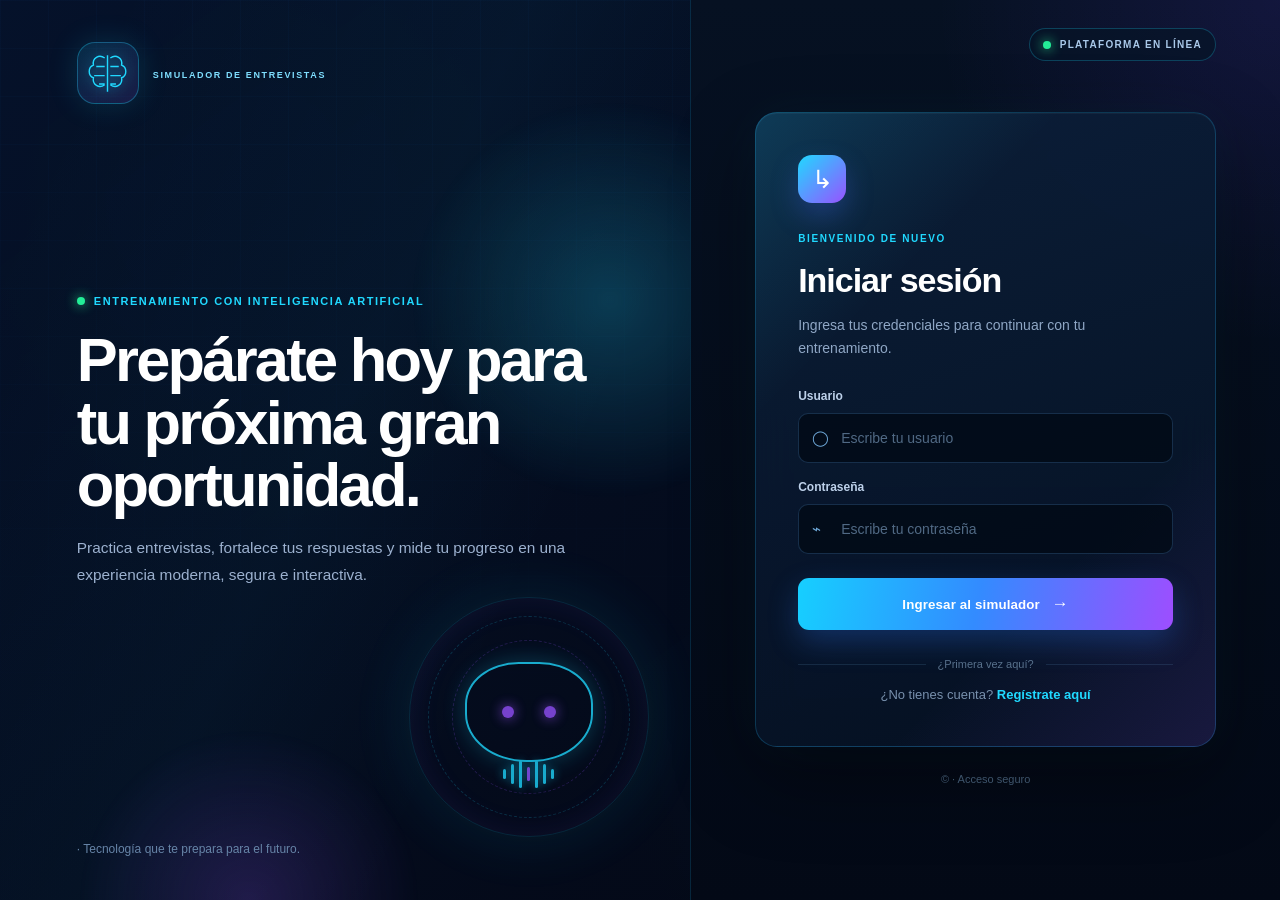
==== commit 5aa1f130: "front" ====
--- a/index.html
+++ b/index.html
@@ -14,23 +14,16 @@
         <svg viewBox="0 0 64 64" role="img"><path d="M32 6v52M28 10c-8-6-18 0-16 10-8 3-8 15 0 18-2 10 8 16 16 10M36 10c8-6 18 0 16 10 8 3 8 15 0 18 2 10-8 16-16 10M16 22h12M36 22h12M13 35h15M36 35h15M20 47h8M36 47h8"/></svg>
       </div>
       <div class="brand-copy">
-        <strong>A&amp;G</strong>
-        <span>SIMULADOR DE ENTREVISTAS</span>
+        <strong>Simulador</strong>
       </div>
     </div>
 
     <nav class="nav-menu">
       <a class="nav-item active" href="#" aria-current="page"><span class="nav-icon">⌂</span><span>Inicio</span></a>
-      <a class="nav-item" href="#"><span class="nav-icon">✓</span><span>Evaluaciones</span></a>
-      <a class="nav-item" href="#"><span class="nav-icon">◷</span><span>Historial</span></a>
-      <a class="nav-item" href="#"><span class="nav-icon">▥</span><span>Progreso</span></a>
-      <a class="nav-item" href="#"><span class="nav-icon">♙</span><span>Perfil</span></a>
-      <a class="nav-item" href="#"><span class="nav-icon">⚙</span><span>Ajustes</span></a>
-      <a class="nav-item" href="#"><span class="nav-icon">?</span><span>Ayuda</span></a>
+
     </nav>
 
     <div class="sidebar-card">
-      <div class="mini-brand"><b>A&amp;G</b> SYSTEMS</div>
       <p>Tecnología que te prepara para el futuro.</p>
       <div class="chip-art" aria-hidden="true">⌘</div>
     </div>
@@ -142,7 +135,7 @@
     </section>
 
     <section id="report"><h2>📊 Reporte de sesión</h2><div id="report-content"></div></section>
-    <footer id="footer"><span>© A&amp;G Systems · Simulador de entrevistas</span><span id="footer-r">● Listo</span></footer>
+    <footer id="footer"><span>©· Simulador de entrevistas</span><span id="footer-r">● Listo</span></footer>
   </main>
 </div>
 
